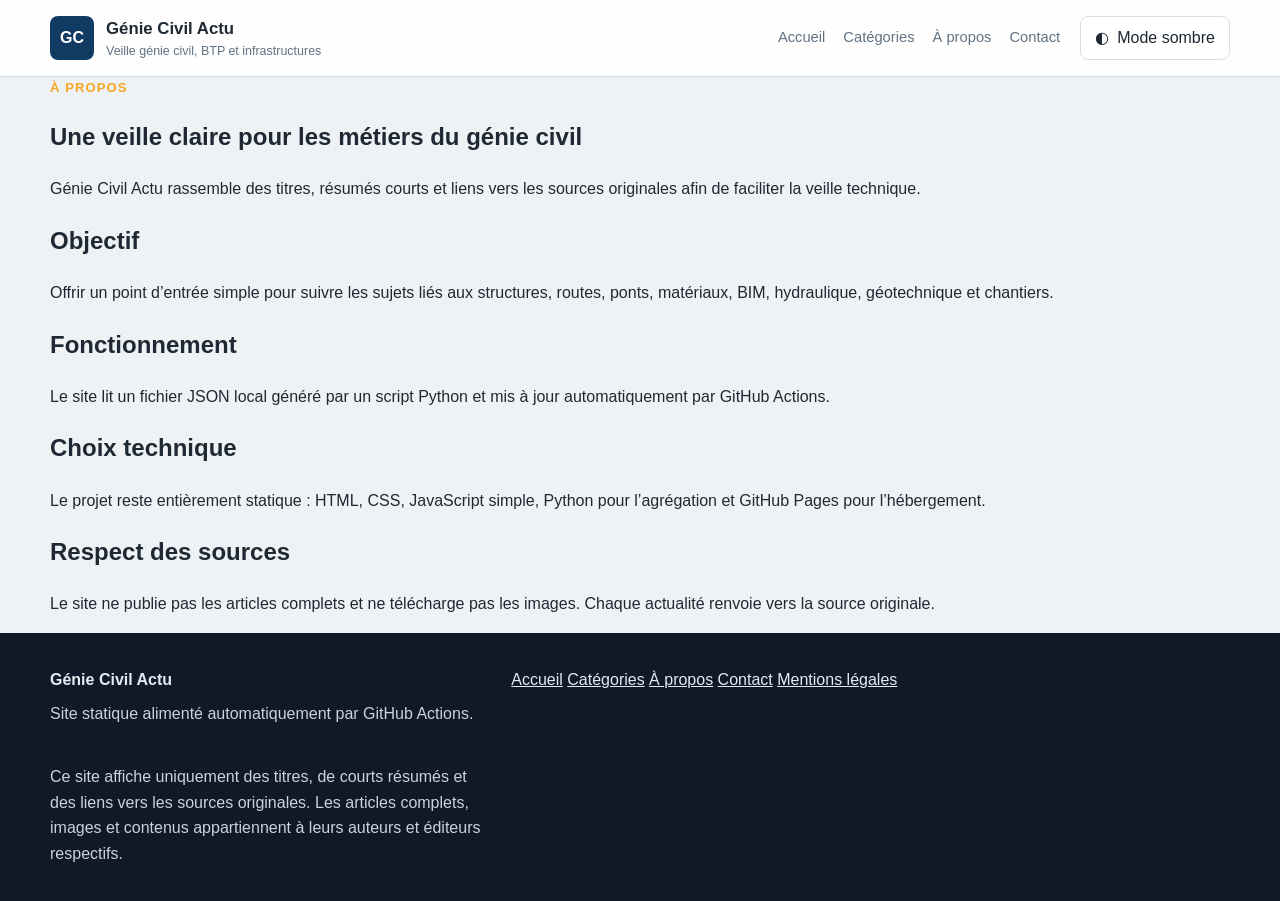
==== a-propos.html @ 76982876 "Ajouter la page à propos" ====
<!DOCTYPE html>
<html lang="fr">
<head>
  <meta charset="UTF-8">
  <meta name="viewport" content="width=device-width, initial-scale=1.0">
  <title>À propos - Génie Civil Actu</title>
  <meta name="description" content="Découvrez l’objectif de Génie Civil Actu, un site statique de veille en génie civil, BTP, infrastructures, BIM et construction.">
  <link rel="stylesheet" href="style.css">
</head>
<body>
  <header class="site-header">
    <div class="container header-grid">
      <a class="brand" href="index.html" aria-label="Accueil Génie Civil Actu">
        <span class="brand-mark" aria-hidden="true">GC</span>
        <span>
          <strong>Génie Civil Actu</strong>
          <small>Veille génie civil, BTP et infrastructures</small>
        </span>
      </a>
      <nav class="main-nav" aria-label="Navigation principale">
        <a href="index.html">Accueil</a>
        <a href="categories.html">Catégories</a>
        <a href="a-propos.html" aria-current="page">À propos</a>
        <a href="contact.html">Contact</a>
      </nav>
      <button class="theme-toggle" id="themeToggle" type="button" aria-label="Activer le mode sombre">
        <span aria-hidden="true" id="themeIcon">◐</span>
        <span id="themeText">Mode sombre</span>
      </button>
    </div>
  </header>

  <main>
    <section class="page-hero">
      <div class="container">
        <p class="eyebrow">À propos</p>
        <h1>Une veille claire pour les métiers du génie civil</h1>
        <p>Génie Civil Actu rassemble des titres, résumés courts et liens vers les sources originales afin de faciliter la veille technique.</p>
      </div>
    </section>

    <section class="page-section">
      <div class="container content-grid">
        <article class="content-card">
          <h2>Objectif</h2>
          <p>Offrir un point d’entrée simple pour suivre les sujets liés aux structures, routes, ponts, matériaux, BIM, hydraulique, géotechnique et chantiers.</p>
        </article>
        <article class="content-card">
          <h2>Fonctionnement</h2>
          <p>Le site lit un fichier JSON local généré par un script Python et mis à jour automatiquement par GitHub Actions.</p>
        </article>
        <article class="content-card">
          <h2>Choix technique</h2>
          <p>Le projet reste entièrement statique : HTML, CSS, JavaScript simple, Python pour l’agrégation et GitHub Pages pour l’hébergement.</p>
        </article>
        <article class="content-card">
          <h2>Respect des sources</h2>
          <p>Le site ne publie pas les articles complets et ne télécharge pas les images. Chaque actualité renvoie vers la source originale.</p>
        </article>
      </div>
    </section>
  </main>

  <footer class="site-footer">
    <div class="container footer-grid">
      <div>
        <strong>Génie Civil Actu</strong>
        <p>Site statique alimenté automatiquement par GitHub Actions.</p>
      </div>
      <nav class="footer-links" aria-label="Liens du pied de page">
        <a href="index.html">Accueil</a>
        <a href="categories.html">Catégories</a>
        <a href="a-propos.html">À propos</a>
        <a href="contact.html">Contact</a>
        <a href="mentions-legales.html">Mentions légales</a>
      </nav>
      <p>Ce site affiche uniquement des titres, de courts résumés et des liens vers les sources originales. Les articles complets, images et contenus appartiennent à leurs auteurs et éditeurs respectifs.</p>
    </div>
  </footer>

  <script src="app.js" defer></script>
</body>
</html>
---- style.css ----
:root {
  --color-primary: #123B63;
  --color-primary-soft: #DDEAF4;
  --color-bg: #EEF2F5;
  --color-surface: #FFFFFF;
  --color-text: #1F2933;
  --color-muted: #617282;
  --color-accent: #F5A623;
  --color-border: #D6DEE6;
  --color-dark: #111827;
  --shadow-soft: 0 16px 40px rgba(17, 24, 39, 0.08);
  --radius: 8px;
  --container: 1180px;
}

[data-theme="dark"] {
  --color-primary: #8EC5F4;
  --color-primary-soft: #173047;
  --color-bg: #111827;
  --color-surface: #182231;
  --color-text: #F3F6FA;
  --color-muted: #A8B4C2;
  --color-border: #2D3A4B;
  --shadow-soft: 0 16px 40px rgba(0, 0, 0, 0.28);
}

* { box-sizing: border-box; }
html { scroll-behavior: smooth; }
body {
  margin: 0;
  font-family: Arial, Helvetica, sans-serif;
  background: var(--color-bg);
  color: var(--color-text);
  line-height: 1.6;
  transition: background-color 180ms ease, color 180ms ease;
}
a { color: inherit; }
img { display: block; max-width: 100%; }
button, input { font: inherit; }
.container { width: min(100% - 32px, var(--container)); margin-inline: auto; }
.sr-only { position: absolute; width: 1px; height: 1px; padding: 0; margin: -1px; overflow: hidden; clip: rect(0, 0, 0, 0); white-space: nowrap; border: 0; }

.site-header {
  position: sticky;
  top: 0;
  z-index: 20;
  background: color-mix(in srgb, var(--color-surface) 92%, transparent);
  border-bottom: 1px solid var(--color-border);
  backdrop-filter: blur(16px);
}
.header-grid { display: grid; grid-template-columns: minmax(220px, 1fr) auto auto; align-items: center; gap: 20px; min-height: 76px; }
.brand { display: inline-flex; align-items: center; gap: 12px; text-decoration: none; }
.brand-mark { display: grid; place-items: center; width: 44px; height: 44px; border-radius: var(--radius); background: var(--color-primary); color: #FFFFFF; font-weight: 800; letter-spacing: 0; }
.brand strong { display: block; font-size: 1.05rem; }
.brand small { display: block; color: var(--color-muted); font-size: 0.78rem; line-height: 1.3; }
.main-nav { display: flex; gap: 18px; font-size: 0.92rem; color: var(--color-muted); }
.main-nav a { text-decoration: none; }
.main-nav a:hover, .main-nav a:focus-visible { color: var(--color-primary); }

.theme-toggle, .primary-link, .read-link, .retry-button, .chip {
  min-height: 44px;
  border-radius: var(--radius);
  border: 1px solid var(--color-border);
  cursor: pointer;
  transition: transform 160ms ease, border-color 160ms ease, background-color 160ms ease;
}
.theme-toggle { display: inline-flex; align-items: center; justify-content: center; gap: 8px; padding: 0 14px; background: var(--color-surface); color: var(--color-text); }
.theme-toggle:hover, .primary-link:hover, .read-link:hover, .retry-button:hover, .chip:hover { transform: translateY(-1px); }

.hero {
  background: linear-gradient(110deg, rgba(18, 59, 99, 0.95), rgba(17, 24, 39, 0.82)), repeating-linear-gradient(135deg, rgba(255,255,255,0.12) 0 2px, transparent 2px 24px);
  color: #FFFFFF;
  padding: clamp(72px, 10vw, 132px) 0 clamp(48px, 7vw, 84px);
}
.hero-content { max-width: 850px; }
.eyebrow { margin: 0 0 10px; color: var(--color-accent); font-size: 0.82rem; font-weight: 800; letter-spacing: 0.08em; text-transform: uppercase; }
.hero h1 { max-width: 820px; margin: 0; font-size: clamp(2.05rem, 5vw, 4rem); line-height: 1.04; }
.hero-text { max-width: 720px; margin: 22px 0 30px; color: rgba(255, 255, 255, 0.9); font-size: clamp(1rem, 2vw, 1.2rem); }
.primary-link, .read-link, .retry-button { display: inline-flex; align-items: center; justify-content: center; text-decoration: none; font-weight: 800; }
.primary-link { padding: 0 20px; background: var(--color-accent); color: #111827; border-color: transparent; }

.controls-section, .news-section, .info-band { padding: 42px 0; }
.section-title { margin: 0 0 16px; font-size: clamp(1.3rem, 3vw, 1.8rem); }
.search-row { margin-bottom: 18px; }
.search-input { width: 100%; min-height: 54px; padding: 0 18px; border: 1px solid var(--color-border); border-radius: var(--radius); background: var(--color-surface); color: var(--color-text); box-shadow: var(--shadow-soft); }
.search-input:focus { outline: 3px solid color-mix(in srgb, var(--color-accent) 35%, transparent); border-color: var(--color-accent); }
.category-filters { display: flex; gap: 10px; overflow-x: auto; padding: 4px 0 12px; scrollbar-width: thin; }
.chip { flex: 0 0 auto; padding: 0 14px; background: var(--color-surface); color: var(--color-text); white-space: nowrap; }
.chip.active { background: var(--color-primary); border-color: var(--color-primary); color: #FFFFFF; }

.section-heading { display: flex; justify-content: space-between; align-items: end; gap: 24px; margin-bottom: 22px; }
.section-heading h2 { margin: 0; font-size: clamp(1.5rem, 3vw, 2.15rem); }
.meta-panel { display: grid; gap: 4px; color: var(--color-muted); font-size: 0.9rem; text-align: right; }
.status-box { padding: 18px; border: 1px dashed var(--color-border); border-radius: var(--radius); background: var(--color-surface); color: var(--color-muted); }
.status-box[hidden] { display: none; }
.retry-button { margin-top: 12px; padding: 0 16px; background: var(--color-primary); color: #FFFFFF; border-color: var(--color-primary); }
.news-grid { display: grid; grid-template-columns: repeat(auto-fit, minmax(min(100%, 260px), 1fr)); gap: 18px; }
@media (min-width: 1240px) { .news-grid { grid-template-columns: repeat(4, 1fr); } }

.news-card { display: flex; flex-direction: column; min-height: 100%; overflow: hidden; border: 1px solid var(--color-border); border-radius: var(--radius); background: var(--color-surface); box-shadow: var(--shadow-soft); }
.card-media { min-height: 150px; background: linear-gradient(135deg, color-mix(in srgb, var(--color-primary) 70%, #FFFFFF), #7C8B98), repeating-linear-gradient(90deg, rgba(255,255,255,0.2) 0 1px, transparent 1px 18px); color: #FFFFFF; }
.placeholder-media { display: grid; place-items: center; padding: 20px; text-align: center; font-weight: 800; }
.card-content { display: flex; flex: 1; flex-direction: column; padding: 18px; }
.badge { align-self: flex-start; padding: 5px 10px; border-radius: 999px; background: var(--color-primary-soft); color: var(--color-primary); font-size: 0.76rem; font-weight: 800; }
.news-card h3 { margin: 14px 0 10px; font-size: 1.08rem; line-height: 1.35; }
.summary { margin: 0; color: var(--color-muted); font-size: 0.94rem; }
.article-meta { display: grid; gap: 8px; margin: 18px 0; color: var(--color-muted); font-size: 0.86rem; }
.article-meta div { display: grid; grid-template-columns: 70px 1fr; gap: 10px; }
.article-meta dt { font-weight: 800; color: var(--color-text); }
.article-meta dd { margin: 0; }
.read-link { margin-top: auto; padding: 0 14px; background: var(--color-primary); color: #FFFFFF; border-color: var(--color-primary); text-align: center; }

.info-band { background: var(--color-surface); border-top: 1px solid var(--color-border); }
.info-band.muted { background: transparent; }
.info-grid { display: grid; grid-template-columns: minmax(0, 0.9fr) minmax(0, 1.1fr); gap: 28px; align-items: start; }
.info-grid h2 { margin: 0; font-size: clamp(1.4rem, 3vw, 2rem); }
.info-grid p:last-child { margin: 0; color: var(--color-muted); }
.site-footer { padding: 34px 0; background: var(--color-dark); color: #E5EAF0; }
.footer-grid { display: grid; grid-template-columns: minmax(0, 0.75fr) minmax(0, 1.25fr); gap: 30px; }
.site-footer p { margin: 8px 0 0; color: #C9D3DE; }

@media (max-width: 900px) {
  .header-grid { grid-template-columns: 1fr auto; padding: 12px 0; }
  .main-nav { grid-column: 1 / -1; overflow-x: auto; padding-bottom: 4px; }
  .brand small { display: none; }
  .section-heading, .info-grid, .footer-grid { grid-template-columns: 1fr; }
  .section-heading { align-items: start; }
  .meta-panel { text-align: left; }
}
@media (max-width: 560px) {
  .container { width: min(100% - 24px, var(--container)); }
  .header-grid { gap: 12px; }
  .brand-mark { width: 40px; height: 40px; }
  .theme-toggle span:last-child { display: none; }
  .hero { padding-top: 54px; }
  .controls-section, .news-section, .info-band { padding: 32px 0; }
}
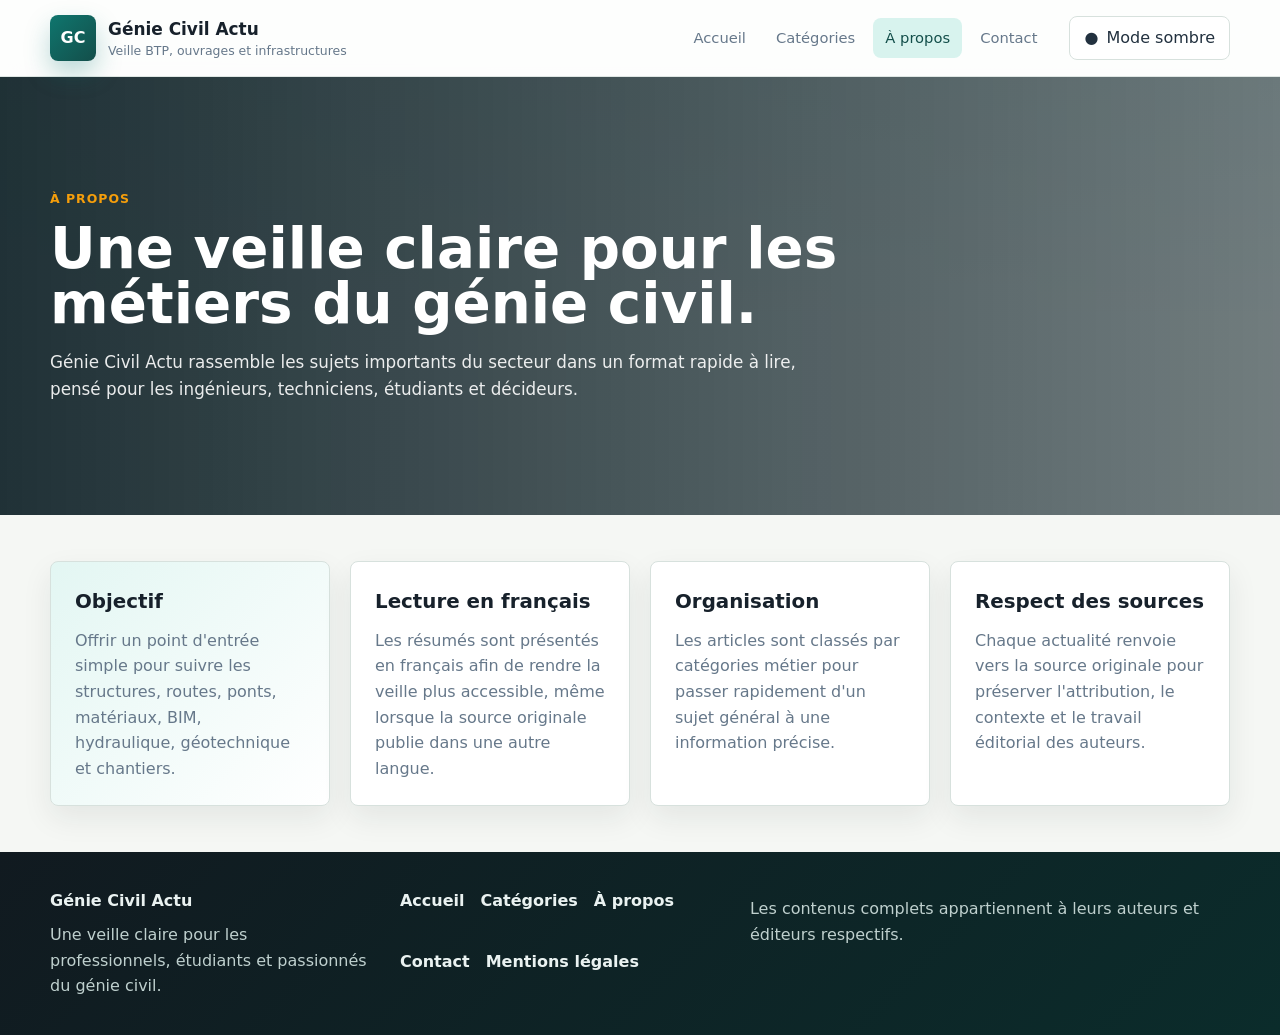
==== commit 7db40e14: "Embellir le site" ====
--- a/a-propos.html
+++ b/a-propos.html
@@ -4,7 +4,7 @@
   <meta charset="UTF-8">
   <meta name="viewport" content="width=device-width, initial-scale=1.0">
   <title>À propos - Génie Civil Actu</title>
-  <meta name="description" content="Découvrez l’objectif de Génie Civil Actu, un site statique de veille en génie civil, BTP, infrastructures, BIM et construction.">
+  <meta name="description" content="Découvrez l'objectif de Génie Civil Actu, une veille en français pour le génie civil, le BTP, les infrastructures, le BIM et la construction.">
   <link rel="stylesheet" href="style.css">
 </head>
 <body>
@@ -12,10 +12,7 @@
     <div class="container header-grid">
       <a class="brand" href="index.html" aria-label="Accueil Génie Civil Actu">
         <span class="brand-mark" aria-hidden="true">GC</span>
-        <span>
-          <strong>Génie Civil Actu</strong>
-          <small>Veille génie civil, BTP et infrastructures</small>
-        </span>
+        <span><strong>Génie Civil Actu</strong><small>Veille BTP, ouvrages et infrastructures</small></span>
       </a>
       <nav class="main-nav" aria-label="Navigation principale">
         <a href="index.html">Accueil</a>
@@ -23,39 +20,39 @@
         <a href="a-propos.html" aria-current="page">À propos</a>
         <a href="contact.html">Contact</a>
       </nav>
-      <button class="theme-toggle" id="themeToggle" type="button" aria-label="Activer le mode sombre">
-        <span aria-hidden="true" id="themeIcon">◐</span>
+      <button class="theme-toggle" id="themeToggle" type="button" aria-label="Changer le thème">
+        <span aria-hidden="true" id="themeIcon">●</span>
         <span id="themeText">Mode sombre</span>
       </button>
     </div>
   </header>
 
   <main>
-    <section class="page-hero">
+    <section class="page-hero about-hero">
       <div class="container">
         <p class="eyebrow">À propos</p>
-        <h1>Une veille claire pour les métiers du génie civil</h1>
-        <p>Génie Civil Actu rassemble des titres, résumés courts et liens vers les sources originales afin de faciliter la veille technique.</p>
+        <h1>Une veille claire pour les métiers du génie civil.</h1>
+        <p>Génie Civil Actu rassemble les sujets importants du secteur dans un format rapide à lire, pensé pour les ingénieurs, techniciens, étudiants et décideurs.</p>
       </div>
     </section>
 
     <section class="page-section">
       <div class="container content-grid">
-        <article class="content-card">
+        <article class="content-card featured-card">
           <h2>Objectif</h2>
-          <p>Offrir un point d’entrée simple pour suivre les sujets liés aux structures, routes, ponts, matériaux, BIM, hydraulique, géotechnique et chantiers.</p>
+          <p>Offrir un point d'entrée simple pour suivre les structures, routes, ponts, matériaux, BIM, hydraulique, géotechnique et chantiers.</p>
         </article>
         <article class="content-card">
-          <h2>Fonctionnement</h2>
-          <p>Le site lit un fichier JSON local généré par un script Python et mis à jour automatiquement par GitHub Actions.</p>
+          <h2>Lecture en français</h2>
+          <p>Les résumés sont présentés en français afin de rendre la veille plus accessible, même lorsque la source originale publie dans une autre langue.</p>
         </article>
         <article class="content-card">
-          <h2>Choix technique</h2>
-          <p>Le projet reste entièrement statique : HTML, CSS, JavaScript simple, Python pour l’agrégation et GitHub Pages pour l’hébergement.</p>
+          <h2>Organisation</h2>
+          <p>Les articles sont classés par catégories métier pour passer rapidement d'un sujet général à une information précise.</p>
         </article>
         <article class="content-card">
           <h2>Respect des sources</h2>
-          <p>Le site ne publie pas les articles complets et ne télécharge pas les images. Chaque actualité renvoie vers la source originale.</p>
+          <p>Chaque actualité renvoie vers la source originale pour préserver l'attribution, le contexte et le travail éditorial des auteurs.</p>
         </article>
       </div>
     </section>
@@ -63,10 +60,7 @@
 
   <footer class="site-footer">
     <div class="container footer-grid">
-      <div>
-        <strong>Génie Civil Actu</strong>
-        <p>Site statique alimenté automatiquement par GitHub Actions.</p>
-      </div>
+      <div><strong>Génie Civil Actu</strong><p>Une veille claire pour les professionnels, étudiants et passionnés du génie civil.</p></div>
       <nav class="footer-links" aria-label="Liens du pied de page">
         <a href="index.html">Accueil</a>
         <a href="categories.html">Catégories</a>
@@ -74,7 +68,7 @@
         <a href="contact.html">Contact</a>
         <a href="mentions-legales.html">Mentions légales</a>
       </nav>
-      <p>Ce site affiche uniquement des titres, de courts résumés et des liens vers les sources originales. Les articles complets, images et contenus appartiennent à leurs auteurs et éditeurs respectifs.</p>
+      <p>Les contenus complets appartiennent à leurs auteurs et éditeurs respectifs.</p>
     </div>
   </footer>
 
--- a/style.css
+++ b/style.css
@@ -1,137 +1,1103 @@
 :root {
-  --color-primary: #123B63;
-  --color-primary-soft: #DDEAF4;
-  --color-bg: #EEF2F5;
+  --color-primary: #0F766E;
+  --color-primary-strong: #134E4A;
+  --color-primary-soft: #D8F3EE;
+  --color-accent: #F59E0B;
+  --color-accent-soft: #FFF1C7;
+  --color-ink: #17212B;
+  --color-text: #22313F;
+  --color-muted: #66788A;
+  --color-bg: #F5F7F4;
   --color-surface: #FFFFFF;
-  --color-text: #1F2933;
-  --color-muted: #617282;
-  --color-accent: #F5A623;
-  --color-border: #D6DEE6;
-  --color-dark: #111827;
-  --shadow-soft: 0 16px 40px rgba(17, 24, 39, 0.08);
+  --color-surface-2: #ECF4F1;
+  --color-border: #D7E1DD;
+  --color-dark: #111A20;
+  --shadow-soft: 0 18px 46px rgba(19, 78, 74, 0.12);
+  --shadow-card: 0 12px 30px rgba(23, 33, 43, 0.08);
   --radius: 8px;
   --container: 1180px;
 }
 
 [data-theme="dark"] {
-  --color-primary: #8EC5F4;
-  --color-primary-soft: #173047;
-  --color-bg: #111827;
-  --color-surface: #182231;
-  --color-text: #F3F6FA;
-  --color-muted: #A8B4C2;
-  --color-border: #2D3A4B;
-  --shadow-soft: 0 16px 40px rgba(0, 0, 0, 0.28);
-}
-
-* { box-sizing: border-box; }
-html { scroll-behavior: smooth; }
+  --color-primary: #5EEAD4;
+  --color-primary-strong: #99F6E4;
+  --color-primary-soft: #143A38;
+  --color-accent: #FBBF24;
+  --color-accent-soft: #3A2D12;
+  --color-ink: #F8FAFC;
+  --color-text: #E6EEF5;
+  --color-muted: #AAB8C5;
+  --color-bg: #101820;
+  --color-surface: #16232B;
+  --color-surface-2: #1C2D34;
+  --color-border: #29404A;
+  --color-dark: #0B1116;
+  --shadow-soft: 0 20px 48px rgba(0, 0, 0, 0.24);
+  --shadow-card: 0 14px 34px rgba(0, 0, 0, 0.24);
+}
+
+* {
+  box-sizing: border-box;
+}
+
+html {
+  scroll-behavior: smooth;
+}
+
 body {
   margin: 0;
-  font-family: Arial, Helvetica, sans-serif;
-  background: var(--color-bg);
+  font-family: Inter, ui-sans-serif, system-ui, -apple-system, BlinkMacSystemFont, "Segoe UI", Arial, sans-serif;
+  background:
+    linear-gradient(180deg, rgba(15, 118, 110, 0.07), transparent 320px),
+    var(--color-bg);
   color: var(--color-text);
   line-height: 1.6;
   transition: background-color 180ms ease, color 180ms ease;
 }
-a { color: inherit; }
-img { display: block; max-width: 100%; }
-button, input { font: inherit; }
-.container { width: min(100% - 32px, var(--container)); margin-inline: auto; }
-.sr-only { position: absolute; width: 1px; height: 1px; padding: 0; margin: -1px; overflow: hidden; clip: rect(0, 0, 0, 0); white-space: nowrap; border: 0; }
+
+body.modal-open {
+  overflow: hidden;
+}
+
+a {
+  color: inherit;
+}
+
+img {
+  display: block;
+  max-width: 100%;
+}
+
+button,
+input,
+select,
+textarea {
+  font: inherit;
+}
+
+.container {
+  width: min(100% - 32px, var(--container));
+  margin-inline: auto;
+}
+
+.sr-only {
+  position: absolute;
+  width: 1px;
+  height: 1px;
+  padding: 0;
+  margin: -1px;
+  overflow: hidden;
+  clip: rect(0, 0, 0, 0);
+  white-space: nowrap;
+  border: 0;
+}
 
 .site-header {
   position: sticky;
   top: 0;
   z-index: 20;
+  background: color-mix(in srgb, var(--color-surface) 90%, transparent);
+  border-bottom: 1px solid color-mix(in srgb, var(--color-border) 78%, transparent);
+  backdrop-filter: blur(18px);
+}
+
+.header-grid {
+  display: grid;
+  grid-template-columns: minmax(220px, 1fr) auto auto;
+  align-items: center;
+  gap: 20px;
+  min-height: 76px;
+}
+
+.brand {
+  display: inline-flex;
+  align-items: center;
+  gap: 12px;
+  text-decoration: none;
+}
+
+.brand-mark {
+  display: grid;
+  place-items: center;
+  width: 46px;
+  height: 46px;
+  border-radius: var(--radius);
+  background:
+    linear-gradient(135deg, var(--color-primary), var(--color-primary-strong));
+  color: #FFFFFF;
+  font-weight: 900;
+  letter-spacing: 0;
+  box-shadow: 0 12px 26px rgba(15, 118, 110, 0.28);
+}
+
+.brand strong {
+  display: block;
+  color: var(--color-ink);
+  font-size: 1.06rem;
+}
+
+.brand small {
+  display: block;
+  color: var(--color-muted);
+  font-size: 0.78rem;
+  line-height: 1.3;
+}
+
+.main-nav {
+  display: flex;
+  align-items: center;
+  gap: 6px;
+  color: var(--color-muted);
+  font-size: 0.92rem;
+}
+
+.main-nav a {
+  min-height: 40px;
+  display: inline-flex;
+  align-items: center;
+  padding: 0 12px;
+  border-radius: var(--radius);
+  text-decoration: none;
+  transition: background-color 160ms ease, color 160ms ease;
+}
+
+.main-nav a[aria-current="page"],
+.main-nav a:hover,
+.main-nav a:focus-visible {
+  background: var(--color-primary-soft);
+  color: var(--color-primary-strong);
+}
+
+.theme-toggle,
+.primary-link,
+.secondary-link,
+.read-link,
+.retry-button,
+.chip,
+.reader-button {
+  min-height: 44px;
+  border-radius: var(--radius);
+  cursor: pointer;
+  transition: transform 160ms ease, border-color 160ms ease, background-color 160ms ease, box-shadow 160ms ease;
+}
+
+.theme-toggle {
+  display: inline-flex;
+  align-items: center;
+  justify-content: center;
+  gap: 8px;
+  padding: 0 14px;
+  border: 1px solid var(--color-border);
+  background: var(--color-surface);
+  color: var(--color-text);
+}
+
+.theme-toggle:hover,
+.primary-link:hover,
+.secondary-link:hover,
+.read-link:hover,
+.retry-button:hover,
+.chip:hover,
+.reader-button:hover {
+  transform: translateY(-1px);
+}
+
+.hero {
+  color: #FFFFFF;
+  isolation: isolate;
+}
+
+.hero-home {
+  position: relative;
+  min-height: min(760px, calc(100vh - 76px));
+  display: grid;
+  align-items: center;
+  overflow: hidden;
+  background:
+    linear-gradient(90deg, rgba(9, 28, 34, 0.92), rgba(9, 28, 34, 0.64) 52%, rgba(9, 28, 34, 0.36)),
+    url("https://images.unsplash.com/photo-1503387762-592deb58ef4e?auto=format&fit=crop&w=1800&q=82") center / cover;
+}
+
+.hero-home::after {
+  content: "";
+  position: absolute;
+  inset: auto 0 0;
+  height: 120px;
+  background: linear-gradient(180deg, transparent, var(--color-bg));
+  z-index: -1;
+}
+
+.hero-layout {
+  display: grid;
+  grid-template-columns: minmax(0, 1.15fr) minmax(280px, 0.55fr);
+  gap: clamp(28px, 6vw, 76px);
+  align-items: center;
+  padding: clamp(72px, 10vw, 130px) 0 clamp(66px, 9vw, 110px);
+}
+
+.hero-copy {
+  max-width: 820px;
+}
+
+.eyebrow {
+  margin: 0 0 12px;
+  color: var(--color-accent);
+  font-size: 0.78rem;
+  font-weight: 900;
+  letter-spacing: 0.08em;
+  text-transform: uppercase;
+}
+
+.hero h1,
+.page-hero h1 {
+  margin: 0;
+  color: #FFFFFF;
+  font-size: clamp(2.35rem, 5.8vw, 5rem);
+  line-height: 0.98;
+}
+
+.hero-text {
+  max-width: 720px;
+  margin: 22px 0 30px;
+  color: rgba(255, 255, 255, 0.9);
+  font-size: clamp(1.02rem, 2vw, 1.22rem);
+}
+
+.hero-actions {
+  display: flex;
+  flex-wrap: wrap;
+  gap: 12px;
+}
+
+.primary-link,
+.secondary-link,
+.read-link,
+.retry-button {
+  display: inline-flex;
+  align-items: center;
+  justify-content: center;
+  text-decoration: none;
+  font-weight: 900;
+}
+
+.primary-link {
+  padding: 0 20px;
+  border: 1px solid transparent;
+  background: var(--color-accent);
+  color: #101820;
+  box-shadow: 0 14px 28px rgba(245, 158, 11, 0.25);
+}
+
+.secondary-link {
+  padding: 0 18px;
+  border: 1px solid rgba(255, 255, 255, 0.38);
+  background: rgba(255, 255, 255, 0.10);
+  color: #FFFFFF;
+  backdrop-filter: blur(10px);
+}
+
+.hero-panel {
+  display: grid;
+  gap: 12px;
+  padding: 18px;
+  border: 1px solid rgba(255, 255, 255, 0.24);
+  border-radius: var(--radius);
+  background: rgba(255, 255, 255, 0.12);
+  backdrop-filter: blur(18px);
+  box-shadow: 0 30px 70px rgba(0, 0, 0, 0.22);
+}
+
+.metric {
+  display: grid;
+  grid-template-columns: 72px 1fr;
+  align-items: center;
+  gap: 14px;
+  min-height: 74px;
+  padding: 12px;
+  border-radius: var(--radius);
+  background: rgba(255, 255, 255, 0.14);
+}
+
+.metric strong {
+  color: var(--color-accent);
+  font-size: 2rem;
+  line-height: 1;
+}
+
+.metric span {
+  color: rgba(255, 255, 255, 0.9);
+  font-weight: 800;
+}
+
+.topic-strip {
+  transform: translateY(-30px);
+  margin-bottom: -12px;
+}
+
+.topic-grid {
+  display: grid;
+  grid-template-columns: repeat(8, minmax(0, 1fr));
+  gap: 1px;
+  overflow: hidden;
+  border: 1px solid var(--color-border);
+  border-radius: var(--radius);
+  background: var(--color-border);
+  box-shadow: var(--shadow-soft);
+}
+
+.topic-grid span {
+  display: grid;
+  place-items: center;
+  min-height: 62px;
+  padding: 8px;
+  background: var(--color-surface);
+  color: var(--color-primary-strong);
+  font-weight: 900;
+  text-align: center;
+}
+
+.controls-section,
+.news-section,
+.feature-band,
+.quick-links,
+.page-section {
+  padding: 46px 0;
+}
+
+.control-panel {
+  display: grid;
+  gap: 18px;
+  padding: clamp(20px, 4vw, 34px);
+  border: 1px solid var(--color-border);
+  border-radius: var(--radius);
+  background: color-mix(in srgb, var(--color-surface) 94%, var(--color-primary-soft));
+  box-shadow: var(--shadow-soft);
+}
+
+.section-title {
+  margin: 0 0 8px;
+  color: var(--color-ink);
+  font-size: clamp(1.45rem, 3vw, 2.2rem);
+  line-height: 1.12;
+}
+
+.section-intro {
+  max-width: 760px;
+  margin: 0;
+  color: var(--color-muted);
+}
+
+.search-row {
+  margin: 0;
+}
+
+.search-input {
+  width: 100%;
+  min-height: 58px;
+  padding: 0 18px;
+  border: 1px solid var(--color-border);
+  border-radius: var(--radius);
+  background: var(--color-surface);
+  color: var(--color-text);
+  box-shadow: inset 0 1px 0 rgba(255, 255, 255, 0.6);
+}
+
+.search-input:focus {
+  outline: 3px solid color-mix(in srgb, var(--color-accent) 38%, transparent);
+  border-color: var(--color-accent);
+}
+
+.category-filters {
+  display: flex;
+  gap: 10px;
+  overflow-x: auto;
+  padding: 4px 0 8px;
+  scrollbar-width: thin;
+}
+
+.chip {
+  flex: 0 0 auto;
+  padding: 0 14px;
+  border: 1px solid var(--color-border);
+  background: var(--color-surface);
+  color: var(--color-text);
+  font-weight: 800;
+  white-space: nowrap;
+}
+
+.chip.active {
+  background: var(--color-primary);
+  border-color: var(--color-primary);
+  color: #FFFFFF;
+  box-shadow: 0 10px 22px rgba(15, 118, 110, 0.2);
+}
+
+.section-heading {
+  display: flex;
+  justify-content: space-between;
+  align-items: end;
+  gap: 24px;
+  margin-bottom: 24px;
+}
+
+.section-heading h2 {
+  margin: 0;
+  color: var(--color-ink);
+  font-size: clamp(1.65rem, 3vw, 2.55rem);
+  line-height: 1.08;
+}
+
+.meta-panel {
+  display: grid;
+  gap: 4px;
+  color: var(--color-muted);
+  font-size: 0.9rem;
+  text-align: right;
+}
+
+.status-box {
+  padding: 20px;
+  border: 1px dashed var(--color-border);
+  border-radius: var(--radius);
+  background: var(--color-surface);
+  color: var(--color-muted);
+}
+
+.status-box[hidden] {
+  display: none;
+}
+
+.retry-button {
+  margin-top: 12px;
+  padding: 0 16px;
+  border: 1px solid var(--color-primary);
+  background: var(--color-primary);
+  color: #FFFFFF;
+}
+
+.news-grid {
+  display: grid;
+  grid-template-columns: repeat(auto-fit, minmax(min(100%, 280px), 1fr));
+  gap: 22px;
+}
+
+@media (min-width: 1240px) {
+  .news-grid {
+    grid-template-columns: repeat(4, 1fr);
+  }
+}
+
+.news-card {
+  position: relative;
+  display: flex;
+  flex-direction: column;
+  min-height: 100%;
+  overflow: hidden;
+  border: 1px solid var(--color-border);
+  border-radius: var(--radius);
+  background: var(--color-surface);
+  box-shadow: var(--shadow-card);
+  transition: transform 180ms ease, box-shadow 180ms ease, border-color 180ms ease;
+}
+
+.news-card:hover {
+  transform: translateY(-4px);
+  border-color: color-mix(in srgb, var(--color-primary) 52%, var(--color-border));
+  box-shadow: 0 22px 44px rgba(23, 33, 43, 0.13);
+}
+
+.card-media {
+  position: relative;
+  min-height: 170px;
+  aspect-ratio: 16 / 10;
+  overflow: hidden;
+  background:
+    linear-gradient(135deg, var(--color-primary), #64748B),
+    repeating-linear-gradient(90deg, rgba(255,255,255,0.18) 0 1px, transparent 1px 18px);
+  color: #FFFFFF;
+}
+
+.card-media::after {
+  content: "";
+  position: absolute;
+  inset: auto 0 0;
+  height: 52%;
+  background: linear-gradient(180deg, transparent, rgba(0, 0, 0, 0.38));
+  pointer-events: none;
+}
+
+.card-media img {
+  width: 100%;
+  height: 100%;
+  object-fit: cover;
+  transition: transform 240ms ease;
+}
+
+.news-card:hover .card-media img {
+  transform: scale(1.04);
+}
+
+.placeholder-media {
+  display: grid;
+  place-items: center;
+  padding: 20px;
+  text-align: center;
+  font-weight: 900;
+}
+
+.card-content {
+  display: flex;
+  flex: 1;
+  flex-direction: column;
+  padding: 18px;
+}
+
+.badge {
+  align-self: flex-start;
+  padding: 6px 10px;
+  border-radius: 999px;
+  background: var(--color-primary-soft);
+  color: var(--color-primary-strong);
+  font-size: 0.74rem;
+  font-weight: 900;
+}
+
+.news-card h3 {
+  margin: 14px 0 10px;
+  color: var(--color-ink);
+  font-size: 1.08rem;
+  line-height: 1.32;
+}
+
+.summary {
+  margin: 0;
+  color: var(--color-muted);
+  font-size: 0.94rem;
+}
+
+.article-meta {
+  display: grid;
+  gap: 8px;
+  margin: 18px 0;
+  color: var(--color-muted);
+  font-size: 0.85rem;
+}
+
+.article-meta div {
+  display: grid;
+  grid-template-columns: 68px 1fr;
+  gap: 10px;
+}
+
+.article-meta dt {
+  font-weight: 900;
+  color: var(--color-ink);
+}
+
+.article-meta dd {
+  margin: 0;
+}
+
+.card-actions {
+  display: grid;
+  grid-template-columns: 1fr auto;
+  gap: 10px;
+  margin-top: auto;
+}
+
+.read-link,
+.reader-button {
+  display: inline-flex;
+  align-items: center;
+  justify-content: center;
+  padding: 0 14px;
+  text-align: center;
+  text-decoration: none;
+  font-weight: 900;
+}
+
+.read-link {
+  border: 1px solid var(--color-border);
+  background: var(--color-surface-2);
+  color: var(--color-primary-strong);
+}
+
+.reader-button {
+  border: 1px solid transparent;
+  background: var(--color-primary);
+  color: #FFFFFF;
+}
+
+.feature-band {
+  background:
+    linear-gradient(135deg, color-mix(in srgb, var(--color-primary-soft) 65%, var(--color-surface)), var(--color-surface));
+  border-block: 1px solid var(--color-border);
+}
+
+.feature-grid {
+  display: grid;
+  grid-template-columns: repeat(3, 1fr);
+  gap: 20px;
+}
+
+.feature-grid article {
+  padding: 24px;
+  border: 1px solid var(--color-border);
+  border-radius: var(--radius);
+  background: color-mix(in srgb, var(--color-surface) 86%, transparent);
+  box-shadow: var(--shadow-card);
+}
+
+.feature-icon,
+.category-card span {
+  display: inline-grid;
+  place-items: center;
+  width: 42px;
+  height: 42px;
+  margin-bottom: 14px;
+  border-radius: var(--radius);
+  background: var(--color-accent-soft);
+  color: #92400E;
+  font-weight: 900;
+}
+
+.feature-grid h2 {
+  margin: 0 0 10px;
+  color: var(--color-ink);
+  font-size: 1.22rem;
+}
+
+.feature-grid p {
+  margin: 0;
+  color: var(--color-muted);
+}
+
+.page-hero {
+  padding: clamp(62px, 9vw, 112px) 0;
+  background:
+    linear-gradient(90deg, rgba(9, 28, 34, 0.9), rgba(9, 28, 34, 0.58)),
+    url("https://images.unsplash.com/photo-1581094794329-c8112a89af12?auto=format&fit=crop&w=1800&q=82") center / cover;
+  color: #FFFFFF;
+}
+
+.categories-hero {
+  background:
+    linear-gradient(90deg, rgba(9, 28, 34, 0.9), rgba(9, 28, 34, 0.56)),
+    url("https://images.unsplash.com/photo-1541888946425-d81bb19240f5?auto=format&fit=crop&w=1800&q=82") center / cover;
+}
+
+.about-hero {
+  background:
+    linear-gradient(90deg, rgba(9, 28, 34, 0.9), rgba(9, 28, 34, 0.56)),
+    url("https://images.unsplash.com/photo-1600607687920-4e2a09cf159d?auto=format&fit=crop&w=1800&q=82") center / cover;
+}
+
+.contact-hero {
+  background:
+    linear-gradient(90deg, rgba(9, 28, 34, 0.9), rgba(9, 28, 34, 0.56)),
+    url("https://images.unsplash.com/photo-1454165804606-c3d57bc86b40?auto=format&fit=crop&w=1800&q=82") center / cover;
+}
+
+.legal-hero {
+  background:
+    linear-gradient(90deg, rgba(9, 28, 34, 0.9), rgba(9, 28, 34, 0.56)),
+    url("https://images.unsplash.com/photo-1450101499163-c8848c66ca85?auto=format&fit=crop&w=1800&q=82") center / cover;
+}
+
+.page-hero h1 {
+  max-width: 820px;
+  font-size: clamp(2.1rem, 4.4vw, 4rem);
+}
+
+.page-hero p:not(.eyebrow) {
+  max-width: 760px;
+  margin: 18px 0 0;
+  color: rgba(255, 255, 255, 0.9);
+  font-size: 1.05rem;
+}
+
+.content-grid,
+.link-grid,
+.category-page-grid {
+  display: grid;
+  grid-template-columns: repeat(auto-fit, minmax(min(100%, 260px), 1fr));
+  gap: 20px;
+}
+
+.content-card,
+.link-card,
+.category-card,
+.contact-panel {
+  border: 1px solid var(--color-border);
+  border-radius: var(--radius);
+  background: var(--color-surface);
+  box-shadow: var(--shadow-card);
+}
+
+.content-card,
+.category-card,
+.contact-panel {
+  padding: 24px;
+}
+
+.featured-card,
+.contact-highlight {
+  background:
+    linear-gradient(135deg, color-mix(in srgb, var(--color-primary-soft) 72%, var(--color-surface)), var(--color-surface));
+}
+
+.content-card h2,
+.category-card h2,
+.contact-panel h2 {
+  margin: 0 0 10px;
+  color: var(--color-ink);
+  font-size: 1.24rem;
+}
+
+.content-card p,
+.category-card p,
+.contact-panel p {
+  margin: 0;
+  color: var(--color-muted);
+}
+
+.link-card {
+  display: grid;
+  gap: 8px;
+  padding: 20px;
+  color: var(--color-text);
+  text-decoration: none;
+  transition: transform 160ms ease, border-color 160ms ease, box-shadow 160ms ease;
+}
+
+.link-card:hover,
+.link-card:focus-visible {
+  transform: translateY(-3px);
+  border-color: var(--color-primary);
+  box-shadow: var(--shadow-soft);
+}
+
+.link-card strong {
+  color: var(--color-ink);
+}
+
+.link-card span {
+  color: var(--color-muted);
+}
+
+.contact-layout {
+  display: grid;
+  grid-template-columns: minmax(0, 0.85fr) minmax(0, 1.15fr);
+  gap: 22px;
+  align-items: start;
+}
+
+.contact-list {
+  display: grid;
+  gap: 10px;
+  margin-top: 18px;
+}
+
+.contact-list span {
+  display: inline-flex;
+  align-items: center;
+  min-height: 42px;
+  padding: 0 12px;
+  border: 1px solid var(--color-border);
+  border-radius: var(--radius);
+  background: var(--color-surface);
+  color: var(--color-primary-strong);
+  font-weight: 900;
+}
+
+.contact-form {
+  display: grid;
+  gap: 14px;
+}
+
+.form-field {
+  display: grid;
+  gap: 6px;
+}
+
+.form-field label {
+  color: var(--color-ink);
+  font-weight: 900;
+}
+
+.form-field input,
+.form-field textarea,
+.form-field select {
+  width: 100%;
+  border: 1px solid var(--color-border);
+  border-radius: var(--radius);
+  background: var(--color-bg);
+  color: var(--color-text);
+  padding: 12px 14px;
+}
+
+.form-field textarea {
+  min-height: 150px;
+  resize: vertical;
+}
+
+.form-field input:focus,
+.form-field textarea:focus,
+.form-field select:focus {
+  outline: 3px solid color-mix(in srgb, var(--color-accent) 35%, transparent);
+  border-color: var(--color-accent);
+}
+
+.form-note {
+  color: var(--color-muted);
+  font-size: 0.92rem;
+}
+
+.reader-modal {
+  position: fixed;
+  inset: 0;
+  z-index: 100;
+  display: none;
+  padding: 18px;
+}
+
+.reader-modal[aria-hidden="false"] {
+  display: grid;
+  place-items: center;
+}
+
+.reader-backdrop {
+  position: absolute;
+  inset: 0;
+  background: rgba(9, 28, 34, 0.76);
+  backdrop-filter: blur(8px);
+}
+
+.reader-dialog {
+  position: relative;
+  display: grid;
+  grid-template-rows: auto minmax(280px, 1fr) auto;
+  width: min(100%, 1080px);
+  max-height: min(92vh, 860px);
+  overflow: hidden;
+  border: 1px solid var(--color-border);
+  border-radius: var(--radius);
+  background: var(--color-surface);
+  box-shadow: 0 30px 80px rgba(0, 0, 0, 0.35);
+}
+
+.reader-close {
+  position: absolute;
+  top: 12px;
+  right: 12px;
+  z-index: 2;
+  width: 42px;
+  height: 42px;
+  border: 1px solid var(--color-border);
+  border-radius: 999px;
+  background: var(--color-surface);
+  color: var(--color-text);
+  font-size: 1.5rem;
+  cursor: pointer;
+}
+
+.reader-header {
+  padding: 24px 64px 18px 24px;
+  border-bottom: 1px solid var(--color-border);
+}
+
+.reader-header h2 {
+  margin: 14px 0 10px;
+  color: var(--color-ink);
+  font-size: clamp(1.35rem, 3vw, 2.2rem);
+  line-height: 1.18;
+}
+
+.reader-header p {
+  margin: 0;
+  color: var(--color-muted);
+}
+
+.reader-meta {
+  display: flex;
+  flex-wrap: wrap;
+  gap: 12px 24px;
+  margin: 16px 0 0;
+  color: var(--color-muted);
+}
+
+.reader-meta div {
+  display: flex;
+  gap: 8px;
+}
+
+.reader-meta dt {
+  color: var(--color-ink);
+  font-weight: 900;
+}
+
+.reader-meta dd {
+  margin: 0;
+}
+
+.reader-frame-wrap {
+  position: relative;
+  min-height: 320px;
+  background: var(--color-bg);
+}
+
+.reader-frame-wrap iframe {
+  width: 100%;
+  height: 100%;
+  min-height: 420px;
+  border: 0;
+  background: #FFFFFF;
+}
+
+.reader-frame-note {
+  position: absolute;
+  left: 14px;
+  bottom: 14px;
+  max-width: min(520px, calc(100% - 28px));
+  padding: 10px 12px;
+  border-radius: var(--radius);
   background: color-mix(in srgb, var(--color-surface) 92%, transparent);
-  border-bottom: 1px solid var(--color-border);
-  backdrop-filter: blur(16px);
-}
-.header-grid { display: grid; grid-template-columns: minmax(220px, 1fr) auto auto; align-items: center; gap: 20px; min-height: 76px; }
-.brand { display: inline-flex; align-items: center; gap: 12px; text-decoration: none; }
-.brand-mark { display: grid; place-items: center; width: 44px; height: 44px; border-radius: var(--radius); background: var(--color-primary); color: #FFFFFF; font-weight: 800; letter-spacing: 0; }
-.brand strong { display: block; font-size: 1.05rem; }
-.brand small { display: block; color: var(--color-muted); font-size: 0.78rem; line-height: 1.3; }
-.main-nav { display: flex; gap: 18px; font-size: 0.92rem; color: var(--color-muted); }
-.main-nav a { text-decoration: none; }
-.main-nav a:hover, .main-nav a:focus-visible { color: var(--color-primary); }
-
-.theme-toggle, .primary-link, .read-link, .retry-button, .chip {
-  min-height: 44px;
-  border-radius: var(--radius);
-  border: 1px solid var(--color-border);
-  cursor: pointer;
-  transition: transform 160ms ease, border-color 160ms ease, background-color 160ms ease;
-}
-.theme-toggle { display: inline-flex; align-items: center; justify-content: center; gap: 8px; padding: 0 14px; background: var(--color-surface); color: var(--color-text); }
-.theme-toggle:hover, .primary-link:hover, .read-link:hover, .retry-button:hover, .chip:hover { transform: translateY(-1px); }
-
-.hero {
-  background: linear-gradient(110deg, rgba(18, 59, 99, 0.95), rgba(17, 24, 39, 0.82)), repeating-linear-gradient(135deg, rgba(255,255,255,0.12) 0 2px, transparent 2px 24px);
-  color: #FFFFFF;
-  padding: clamp(72px, 10vw, 132px) 0 clamp(48px, 7vw, 84px);
-}
-.hero-content { max-width: 850px; }
-.eyebrow { margin: 0 0 10px; color: var(--color-accent); font-size: 0.82rem; font-weight: 800; letter-spacing: 0.08em; text-transform: uppercase; }
-.hero h1 { max-width: 820px; margin: 0; font-size: clamp(2.05rem, 5vw, 4rem); line-height: 1.04; }
-.hero-text { max-width: 720px; margin: 22px 0 30px; color: rgba(255, 255, 255, 0.9); font-size: clamp(1rem, 2vw, 1.2rem); }
-.primary-link, .read-link, .retry-button { display: inline-flex; align-items: center; justify-content: center; text-decoration: none; font-weight: 800; }
-.primary-link { padding: 0 20px; background: var(--color-accent); color: #111827; border-color: transparent; }
-
-.controls-section, .news-section, .info-band { padding: 42px 0; }
-.section-title { margin: 0 0 16px; font-size: clamp(1.3rem, 3vw, 1.8rem); }
-.search-row { margin-bottom: 18px; }
-.search-input { width: 100%; min-height: 54px; padding: 0 18px; border: 1px solid var(--color-border); border-radius: var(--radius); background: var(--color-surface); color: var(--color-text); box-shadow: var(--shadow-soft); }
-.search-input:focus { outline: 3px solid color-mix(in srgb, var(--color-accent) 35%, transparent); border-color: var(--color-accent); }
-.category-filters { display: flex; gap: 10px; overflow-x: auto; padding: 4px 0 12px; scrollbar-width: thin; }
-.chip { flex: 0 0 auto; padding: 0 14px; background: var(--color-surface); color: var(--color-text); white-space: nowrap; }
-.chip.active { background: var(--color-primary); border-color: var(--color-primary); color: #FFFFFF; }
-
-.section-heading { display: flex; justify-content: space-between; align-items: end; gap: 24px; margin-bottom: 22px; }
-.section-heading h2 { margin: 0; font-size: clamp(1.5rem, 3vw, 2.15rem); }
-.meta-panel { display: grid; gap: 4px; color: var(--color-muted); font-size: 0.9rem; text-align: right; }
-.status-box { padding: 18px; border: 1px dashed var(--color-border); border-radius: var(--radius); background: var(--color-surface); color: var(--color-muted); }
-.status-box[hidden] { display: none; }
-.retry-button { margin-top: 12px; padding: 0 16px; background: var(--color-primary); color: #FFFFFF; border-color: var(--color-primary); }
-.news-grid { display: grid; grid-template-columns: repeat(auto-fit, minmax(min(100%, 260px), 1fr)); gap: 18px; }
-@media (min-width: 1240px) { .news-grid { grid-template-columns: repeat(4, 1fr); } }
-
-.news-card { display: flex; flex-direction: column; min-height: 100%; overflow: hidden; border: 1px solid var(--color-border); border-radius: var(--radius); background: var(--color-surface); box-shadow: var(--shadow-soft); }
-.card-media { min-height: 150px; background: linear-gradient(135deg, color-mix(in srgb, var(--color-primary) 70%, #FFFFFF), #7C8B98), repeating-linear-gradient(90deg, rgba(255,255,255,0.2) 0 1px, transparent 1px 18px); color: #FFFFFF; }
-.placeholder-media { display: grid; place-items: center; padding: 20px; text-align: center; font-weight: 800; }
-.card-content { display: flex; flex: 1; flex-direction: column; padding: 18px; }
-.badge { align-self: flex-start; padding: 5px 10px; border-radius: 999px; background: var(--color-primary-soft); color: var(--color-primary); font-size: 0.76rem; font-weight: 800; }
-.news-card h3 { margin: 14px 0 10px; font-size: 1.08rem; line-height: 1.35; }
-.summary { margin: 0; color: var(--color-muted); font-size: 0.94rem; }
-.article-meta { display: grid; gap: 8px; margin: 18px 0; color: var(--color-muted); font-size: 0.86rem; }
-.article-meta div { display: grid; grid-template-columns: 70px 1fr; gap: 10px; }
-.article-meta dt { font-weight: 800; color: var(--color-text); }
-.article-meta dd { margin: 0; }
-.read-link { margin-top: auto; padding: 0 14px; background: var(--color-primary); color: #FFFFFF; border-color: var(--color-primary); text-align: center; }
-
-.info-band { background: var(--color-surface); border-top: 1px solid var(--color-border); }
-.info-band.muted { background: transparent; }
-.info-grid { display: grid; grid-template-columns: minmax(0, 0.9fr) minmax(0, 1.1fr); gap: 28px; align-items: start; }
-.info-grid h2 { margin: 0; font-size: clamp(1.4rem, 3vw, 2rem); }
-.info-grid p:last-child { margin: 0; color: var(--color-muted); }
-.site-footer { padding: 34px 0; background: var(--color-dark); color: #E5EAF0; }
-.footer-grid { display: grid; grid-template-columns: minmax(0, 0.75fr) minmax(0, 1.25fr); gap: 30px; }
-.site-footer p { margin: 8px 0 0; color: #C9D3DE; }
-
-@media (max-width: 900px) {
-  .header-grid { grid-template-columns: 1fr auto; padding: 12px 0; }
-  .main-nav { grid-column: 1 / -1; overflow-x: auto; padding-bottom: 4px; }
-  .brand small { display: none; }
-  .section-heading, .info-grid, .footer-grid { grid-template-columns: 1fr; }
-  .section-heading { align-items: start; }
-  .meta-panel { text-align: left; }
-}
-@media (max-width: 560px) {
-  .container { width: min(100% - 24px, var(--container)); }
-  .header-grid { gap: 12px; }
-  .brand-mark { width: 40px; height: 40px; }
-  .theme-toggle span:last-child { display: none; }
-  .hero { padding-top: 54px; }
-  .controls-section, .news-section, .info-band { padding: 32px 0; }
-}
+  color: var(--color-muted);
+  font-size: 0.88rem;
+  box-shadow: var(--shadow-soft);
+}
+
+.reader-source-link {
+  margin: 16px 24px 22px;
+}
+
+.site-footer {
+  padding: 36px 0;
+  background:
+    linear-gradient(135deg, var(--color-dark), #0B2C2B);
+  color: #EAF2F1;
+}
+
+.footer-grid {
+  display: grid;
+  grid-template-columns: minmax(0, 0.8fr) minmax(0, 0.8fr) minmax(0, 1.2fr);
+  gap: 30px;
+}
+
+.footer-links {
+  display: flex;
+  flex-wrap: wrap;
+  gap: 10px 16px;
+}
+
+.footer-links a {
+  color: #EAF2F1;
+  text-decoration: none;
+  font-weight: 800;
+}
+
+.footer-links a:hover,
+.footer-links a:focus-visible {
+  color: var(--color-accent);
+}
+
+.site-footer p {
+  margin: 8px 0 0;
+  color: #BFD0CE;
+}
+
+@media (max-width: 980px) {
+  .header-grid {
+    grid-template-columns: 1fr auto;
+    padding: 12px 0;
+  }
+
+  .main-nav {
+    grid-column: 1 / -1;
+    overflow-x: auto;
+    padding-bottom: 4px;
+  }
+
+  .hero-layout,
+  .feature-grid,
+  .footer-grid,
+  .contact-layout {
+    grid-template-columns: 1fr;
+  }
+
+  .hero-panel {
+    max-width: 520px;
+  }
+
+  .topic-grid {
+    grid-template-columns: repeat(4, 1fr);
+  }
+
+  .section-heading {
+    display: grid;
+    align-items: start;
+  }
+
+  .meta-panel {
+    text-align: left;
+  }
+}
+
+@media (max-width: 620px) {
+  .container {
+    width: min(100% - 24px, var(--container));
+  }
+
+  .header-grid {
+    gap: 12px;
+  }
+
+  .brand-mark {
+    width: 40px;
+    height: 40px;
+  }
+
+  .brand small,
+  .theme-toggle span:last-child {
+    display: none;
+  }
+
+  .hero-home {
+    min-height: auto;
+  }
+
+  .hero-layout {
+    padding: 58px 0 70px;
+  }
+
+  .hero h1,
+  .page-hero h1 {
+    font-size: clamp(2rem, 12vw, 3.2rem);
+  }
+
+  .hero-actions,
+  .card-actions {
+    grid-template-columns: 1fr;
+    display: grid;
+  }
+
+  .topic-grid {
+    grid-template-columns: repeat(2, 1fr);
+  }
+
+  .controls-section,
+  .news-section,
+  .feature-band,
+  .quick-links,
+  .page-section {
+    padding: 34px 0;
+  }
+
+  .reader-dialog {
+    max-height: 94vh;
+  }
+
+  .reader-header {
+    padding: 22px 56px 16px 18px;
+  }
+}
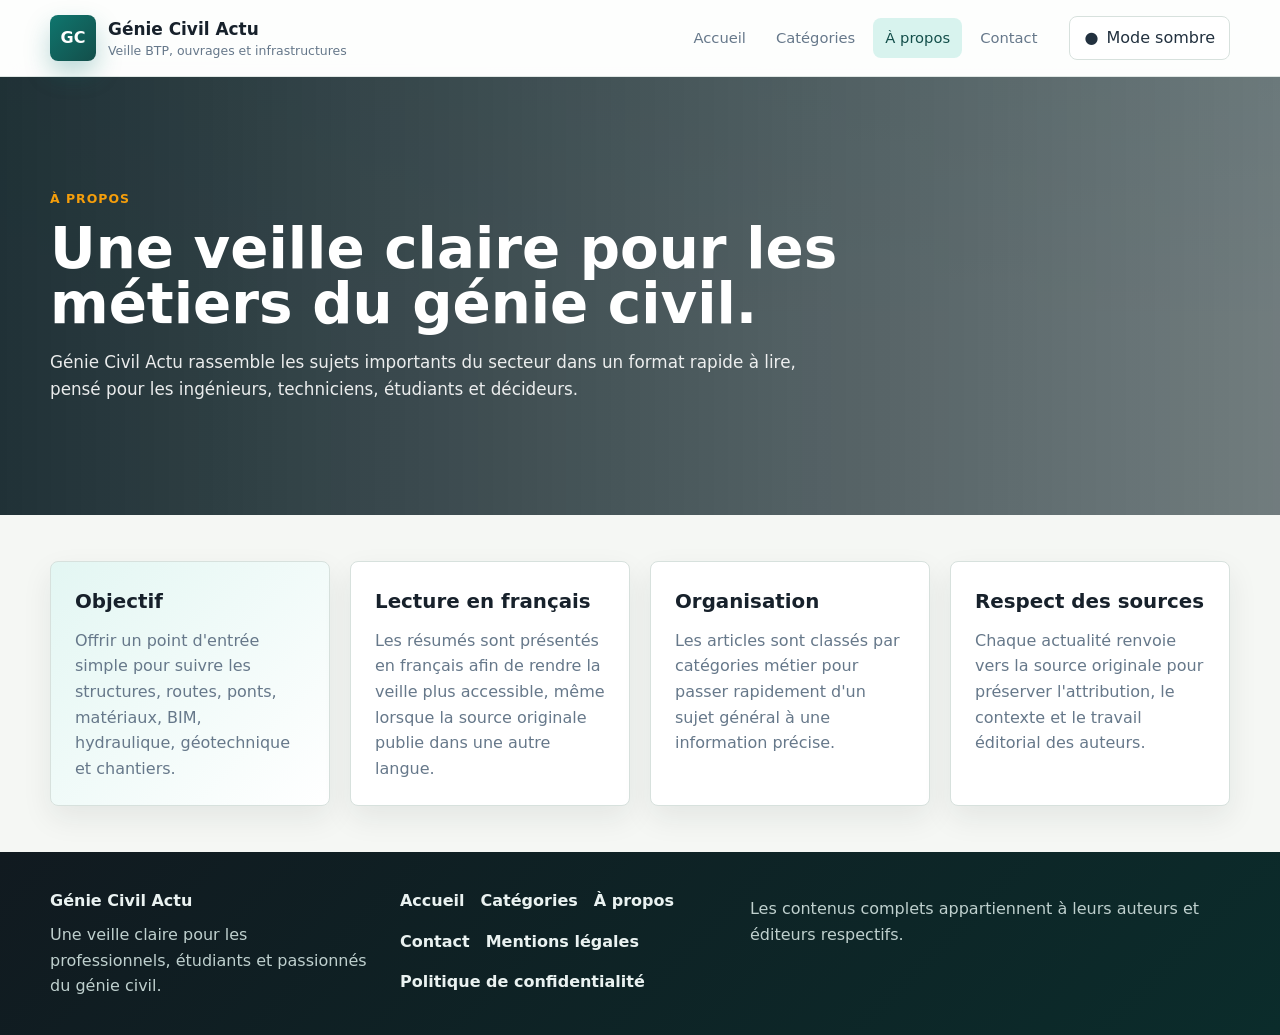
==== commit 9049a654: "Ajoute le lien de confidentialité à a-propos.html" ====
--- a/a-propos.html
+++ b/a-propos.html
@@ -67,6 +67,7 @@
         <a href="a-propos.html">À propos</a>
         <a href="contact.html">Contact</a>
         <a href="mentions-legales.html">Mentions légales</a>
+        <a href="politique-confidentialite.html">Politique de confidentialité</a>
       </nav>
       <p>Les contenus complets appartiennent à leurs auteurs et éditeurs respectifs.</p>
     </div>
--- a/style.css
+++ b/style.css
@@ -92,6 +92,35 @@
   border: 0;
 }
 
+.skip-link {
+  position: fixed;
+  top: 10px;
+  left: 10px;
+  z-index: 100;
+  transform: translateY(-140%);
+  padding: 10px 14px;
+  border-radius: var(--radius);
+  background: var(--color-dark);
+  color: #FFFFFF;
+  font-weight: 900;
+  text-decoration: none;
+  transition: transform 160ms ease;
+}
+
+.skip-link:focus {
+  transform: translateY(0);
+}
+
+.scroll-progress {
+  position: fixed;
+  top: 0;
+  left: 0;
+  z-index: 60;
+  width: 0;
+  height: 4px;
+  background: linear-gradient(90deg, var(--color-accent), var(--color-primary));
+}
+
 .site-header {
   position: sticky;
   top: 0;
@@ -356,8 +385,42 @@
   text-align: center;
 }
 
+.stats-band {
+  padding: 18px 0 24px;
+}
+
+.stats-grid {
+  display: grid;
+  grid-template-columns: repeat(5, 1fr);
+  gap: 14px;
+}
+
+.stat-card {
+  padding: 18px;
+  border: 1px solid var(--color-border);
+  border-radius: var(--radius);
+  background: var(--color-surface);
+  box-shadow: var(--shadow-card);
+}
+
+.stat-card strong {
+  display: block;
+  color: var(--color-primary-strong);
+  font-size: clamp(1.55rem, 4vw, 2.35rem);
+  line-height: 1;
+}
+
+.stat-card span {
+  display: block;
+  margin-top: 8px;
+  color: var(--color-muted);
+  font-size: 0.9rem;
+  font-weight: 800;
+}
+
 .controls-section,
 .news-section,
+.spotlight-section,
 .feature-band,
 .quick-links,
 .page-section {
@@ -405,6 +468,86 @@
 .search-input:focus {
   outline: 3px solid color-mix(in srgb, var(--color-accent) 38%, transparent);
   border-color: var(--color-accent);
+}
+
+.advanced-controls {
+  display: grid;
+  grid-template-columns: repeat(auto-fit, minmax(150px, 1fr));
+  gap: 12px;
+  align-items: end;
+}
+
+.advanced-controls label {
+  display: grid;
+  gap: 6px;
+}
+
+.advanced-controls label span {
+  color: var(--color-muted);
+  font-size: 0.78rem;
+  font-weight: 900;
+  letter-spacing: 0.04em;
+  text-transform: uppercase;
+}
+
+.advanced-controls select {
+  min-height: 44px;
+  width: 100%;
+  padding: 0 12px;
+  border: 1px solid var(--color-border);
+  border-radius: var(--radius);
+  background: var(--color-surface);
+  color: var(--color-text);
+}
+
+.segmented-control {
+  display: inline-flex;
+  min-height: 44px;
+  overflow: hidden;
+  border: 1px solid var(--color-border);
+  border-radius: var(--radius);
+  background: var(--color-surface);
+}
+
+.view-button,
+.ghost-button,
+.favorite-button,
+.share-button,
+.read-state-button {
+  min-height: 44px;
+  border: 1px solid var(--color-border);
+  border-radius: var(--radius);
+  background: var(--color-surface);
+  color: var(--color-text);
+  cursor: pointer;
+  font-weight: 900;
+  transition: transform 160ms ease, background-color 160ms ease, color 160ms ease, border-color 160ms ease;
+}
+
+.view-button {
+  min-width: 72px;
+  border: 0;
+  border-radius: 0;
+}
+
+.view-button.active,
+.ghost-button.active,
+.favorite-button.active,
+.read-state-button.active {
+  background: var(--color-primary);
+  border-color: var(--color-primary);
+  color: #FFFFFF;
+}
+
+.ghost-button {
+  padding: 0 14px;
+}
+
+.view-button:hover,
+.ghost-button:hover,
+.favorite-button:hover,
+.share-button:hover {
+  transform: translateY(-1px);
 }
 
 .category-filters {
@@ -432,6 +575,61 @@
   box-shadow: 0 10px 22px rgba(15, 118, 110, 0.2);
 }
 
+.spotlight-section {
+  padding-top: 22px;
+}
+
+.spotlight-card {
+  display: grid;
+  grid-template-columns: minmax(280px, 0.82fr) minmax(0, 1.18fr);
+  gap: 0;
+  overflow: hidden;
+  min-height: 310px;
+  border: 1px solid var(--color-border);
+  border-radius: var(--radius);
+  background: var(--color-surface);
+  box-shadow: var(--shadow-soft);
+}
+
+.spotlight-media {
+  min-height: 300px;
+  background:
+    linear-gradient(135deg, var(--color-primary), #64748B),
+    repeating-linear-gradient(90deg, rgba(255,255,255,0.18) 0 1px, transparent 1px 18px);
+}
+
+.spotlight-media img {
+  width: 100%;
+  height: 100%;
+  min-height: 300px;
+  object-fit: cover;
+}
+
+.spotlight-content {
+  display: grid;
+  align-content: center;
+  gap: 14px;
+  padding: clamp(22px, 4vw, 38px);
+}
+
+.spotlight-content h3 {
+  margin: 0;
+  color: var(--color-ink);
+  font-size: clamp(1.55rem, 3.4vw, 2.5rem);
+  line-height: 1.08;
+}
+
+.spotlight-content p {
+  margin: 0;
+  color: var(--color-muted);
+}
+
+.spotlight-meta {
+  color: var(--color-muted);
+  font-size: 0.9rem;
+  font-weight: 800;
+}
+
 .section-heading {
   display: flex;
   justify-content: space-between;
@@ -475,15 +673,151 @@
   color: #FFFFFF;
 }
 
+.insights-section,
+.timeline-section {
+  padding: 42px 0;
+}
+
+.insights-grid {
+  display: grid;
+  grid-template-columns: 0.9fr 1.1fr 1fr;
+  gap: 18px;
+}
+
+.insight-panel {
+  display: grid;
+  gap: 14px;
+  align-content: start;
+  min-height: 100%;
+  padding: 20px;
+  border: 1px solid var(--color-border);
+  border-radius: var(--radius);
+  background: var(--color-surface);
+  box-shadow: var(--shadow-card);
+}
+
+.insight-panel h3 {
+  margin: 0;
+  color: var(--color-ink);
+  font-size: 1rem;
+}
+
+.trend-list,
+.source-cloud {
+  display: flex;
+  flex-wrap: wrap;
+  gap: 8px;
+  color: var(--color-muted);
+}
+
+.trend-chip,
+.source-pill {
+  min-height: 34px;
+  padding: 0 11px;
+  border: 1px solid var(--color-border);
+  border-radius: 999px;
+  background: var(--color-surface-2);
+  color: var(--color-primary-strong);
+  cursor: pointer;
+  font-size: 0.84rem;
+  font-weight: 900;
+}
+
+.category-bars {
+  display: grid;
+  gap: 10px;
+  color: var(--color-muted);
+}
+
+.category-bar {
+  display: grid;
+  grid-template-columns: minmax(0, 1fr) auto;
+  gap: 7px 10px;
+  width: 100%;
+  padding: 0;
+  border: 0;
+  background: transparent;
+  color: var(--color-text);
+  cursor: pointer;
+  text-align: left;
+}
+
+.category-bar span {
+  overflow: hidden;
+  font-size: 0.9rem;
+  font-weight: 900;
+  text-overflow: ellipsis;
+  white-space: nowrap;
+}
+
+.category-bar strong {
+  color: var(--color-primary-strong);
+}
+
+.bar-track {
+  grid-column: 1 / -1;
+  height: 8px;
+  overflow: hidden;
+  border-radius: 999px;
+  background: var(--color-surface-2);
+}
+
+.bar-fill {
+  display: block;
+  height: 100%;
+  border-radius: inherit;
+  background: linear-gradient(90deg, var(--color-primary), var(--color-accent));
+}
+
+.timeline-list {
+  display: grid;
+  grid-template-columns: repeat(auto-fit, minmax(min(100%, 250px), 1fr));
+  gap: 14px;
+}
+
+.timeline-item {
+  display: grid;
+  gap: 7px;
+  min-height: 100%;
+  padding: 16px;
+  border: 1px solid var(--color-border);
+  border-radius: var(--radius);
+  background: var(--color-surface);
+  color: var(--color-text);
+  cursor: pointer;
+  text-align: left;
+  box-shadow: var(--shadow-card);
+}
+
+.timeline-item span,
+.timeline-item small {
+  color: var(--color-muted);
+  font-size: 0.78rem;
+  font-weight: 800;
+}
+
+.timeline-item strong {
+  color: var(--color-ink);
+  line-height: 1.35;
+}
+
 .news-grid {
   display: grid;
   grid-template-columns: repeat(auto-fit, minmax(min(100%, 280px), 1fr));
   gap: 22px;
+}
+
+.news-grid.list-view {
+  grid-template-columns: 1fr;
 }
 
 @media (min-width: 1240px) {
   .news-grid {
     grid-template-columns: repeat(4, 1fr);
+  }
+
+  .news-grid.list-view {
+    grid-template-columns: 1fr;
   }
 }
 
@@ -504,6 +838,46 @@
   transform: translateY(-4px);
   border-color: color-mix(in srgb, var(--color-primary) 52%, var(--color-border));
   box-shadow: 0 22px 44px rgba(23, 33, 43, 0.13);
+}
+
+.news-card.is-read {
+  border-color: color-mix(in srgb, var(--color-border) 72%, var(--color-primary));
+}
+
+.news-card.is-read h3 {
+  color: color-mix(in srgb, var(--color-ink) 74%, var(--color-muted));
+}
+
+.list-view .news-card {
+  display: grid;
+  grid-template-columns: minmax(220px, 0.34fr) minmax(0, 1fr);
+}
+
+.compact-view {
+  gap: 14px;
+}
+
+.compact-view .news-card {
+  min-height: auto;
+}
+
+.compact-view .card-media,
+.compact-view .summary {
+  display: none;
+}
+
+.compact-view .card-content {
+  padding: 15px;
+}
+
+.compact-view .news-card h3 {
+  margin-bottom: 6px;
+  font-size: 1rem;
+}
+
+.list-view .card-media {
+  min-height: 100%;
+  aspect-ratio: auto;
 }
 
 .card-media {
@@ -600,13 +974,14 @@
 
 .card-actions {
   display: grid;
-  grid-template-columns: 1fr auto;
+  grid-template-columns: repeat(3, minmax(0, 1fr));
   gap: 10px;
   margin-top: auto;
 }
 
 .read-link,
-.reader-button {
+.reader-button,
+.translate-link {
   display: inline-flex;
   align-items: center;
   justify-content: center;
@@ -626,6 +1001,26 @@
   border: 1px solid transparent;
   background: var(--color-primary);
   color: #FFFFFF;
+}
+
+.favorite-button,
+.share-button,
+.read-state-button {
+  padding: 0 12px;
+  white-space: nowrap;
+}
+
+.share-button,
+.translate-link {
+  background: var(--color-accent-soft);
+  color: #92400E;
+  border-color: color-mix(in srgb, var(--color-accent) 42%, var(--color-border));
+}
+
+.translate-link {
+  min-height: 44px;
+  border: 1px solid color-mix(in srgb, var(--color-accent) 42%, var(--color-border));
+  border-radius: var(--radius);
 }
 
 .feature-band {
@@ -971,6 +1366,67 @@
   margin: 16px 24px 22px;
 }
 
+.back-to-top {
+  position: fixed;
+  right: 18px;
+  bottom: 18px;
+  z-index: 30;
+  width: 46px;
+  height: 46px;
+  border: 1px solid var(--color-border);
+  border-radius: 999px;
+  background: var(--color-primary);
+  color: #FFFFFF;
+  cursor: pointer;
+  font-size: 1.2rem;
+  font-weight: 900;
+  opacity: 0;
+  pointer-events: none;
+  transform: translateY(10px);
+  transition: opacity 160ms ease, transform 160ms ease;
+  box-shadow: var(--shadow-soft);
+}
+
+.back-to-top.visible {
+  opacity: 1;
+  pointer-events: auto;
+  transform: translateY(0);
+}
+
+.mobile-bottom-nav {
+  position: fixed;
+  right: 10px;
+  bottom: 10px;
+  left: 10px;
+  z-index: 40;
+  display: none;
+  grid-template-columns: repeat(4, minmax(0, 1fr));
+  gap: 8px;
+  padding: 8px;
+  border: 1px solid color-mix(in srgb, var(--color-border) 84%, transparent);
+  border-radius: 18px;
+  background: color-mix(in srgb, var(--color-surface) 94%, transparent);
+  box-shadow: 0 18px 42px rgba(15, 23, 42, 0.18);
+  backdrop-filter: blur(18px);
+}
+
+.mobile-bottom-nav a,
+.mobile-bottom-nav button {
+  display: inline-flex;
+  align-items: center;
+  justify-content: center;
+  min-height: 42px;
+  padding: 0 8px;
+  border: 0;
+  border-radius: 12px;
+  background: var(--color-surface-2);
+  color: var(--color-primary-strong);
+  cursor: pointer;
+  font-size: 0.82rem;
+  font-weight: 900;
+  text-decoration: none;
+}
+
 .site-footer {
   padding: 36px 0;
   background:
@@ -1020,17 +1476,31 @@
 
   .hero-layout,
   .feature-grid,
+  .insights-grid,
+  .spotlight-card,
   .footer-grid,
   .contact-layout {
     grid-template-columns: 1fr;
   }
 
+  .advanced-controls {
+    grid-template-columns: repeat(2, minmax(0, 1fr));
+  }
+
   .hero-panel {
     max-width: 520px;
   }
 
   .topic-grid {
     grid-template-columns: repeat(4, 1fr);
+  }
+
+  .stats-grid {
+    grid-template-columns: repeat(2, 1fr);
+  }
+
+  .card-actions {
+    grid-template-columns: repeat(2, minmax(0, 1fr));
   }
 
   .section-heading {
@@ -1044,6 +1514,10 @@
 }
 
 @media (max-width: 620px) {
+  body {
+    padding-bottom: 76px;
+  }
+
   .container {
     width: min(100% - 24px, var(--container));
   }
@@ -1081,12 +1555,38 @@
     display: grid;
   }
 
+  .advanced-controls {
+    grid-template-columns: 1fr;
+  }
+
+  .segmented-control {
+    display: grid;
+    grid-template-columns: 1fr 1fr;
+  }
+
   .topic-grid {
     grid-template-columns: repeat(2, 1fr);
   }
 
+  .stats-grid {
+    grid-template-columns: 1fr;
+  }
+
+  .insight-panel {
+    padding: 16px;
+  }
+
+  .timeline-list {
+    grid-template-columns: 1fr;
+  }
+
+  .list-view .news-card {
+    display: flex;
+  }
+
   .controls-section,
   .news-section,
+  .spotlight-section,
   .feature-band,
   .quick-links,
   .page-section {
@@ -1094,10 +1594,46 @@
   }
 
   .reader-dialog {
-    max-height: 94vh;
+    width: 100%;
+    height: 100%;
+    max-height: none;
+    border-radius: 0;
   }
 
   .reader-header {
     padding: 22px 56px 16px 18px;
   }
-}
+
+  .reader-frame-wrap iframe {
+    min-height: 52vh;
+  }
+
+  .reader-frame-note {
+    position: static;
+    max-width: none;
+    margin: 10px;
+  }
+
+  .back-to-top {
+    right: 18px;
+    bottom: 88px;
+  }
+
+  .mobile-bottom-nav {
+    display: grid;
+  }
+}
+
+@media (max-width: 380px) {
+  .mobile-bottom-nav {
+    gap: 6px;
+    padding: 6px;
+  }
+
+  .mobile-bottom-nav a,
+  .mobile-bottom-nav button {
+    min-height: 38px;
+    padding: 0 4px;
+    font-size: 0.74rem;
+  }
+}
